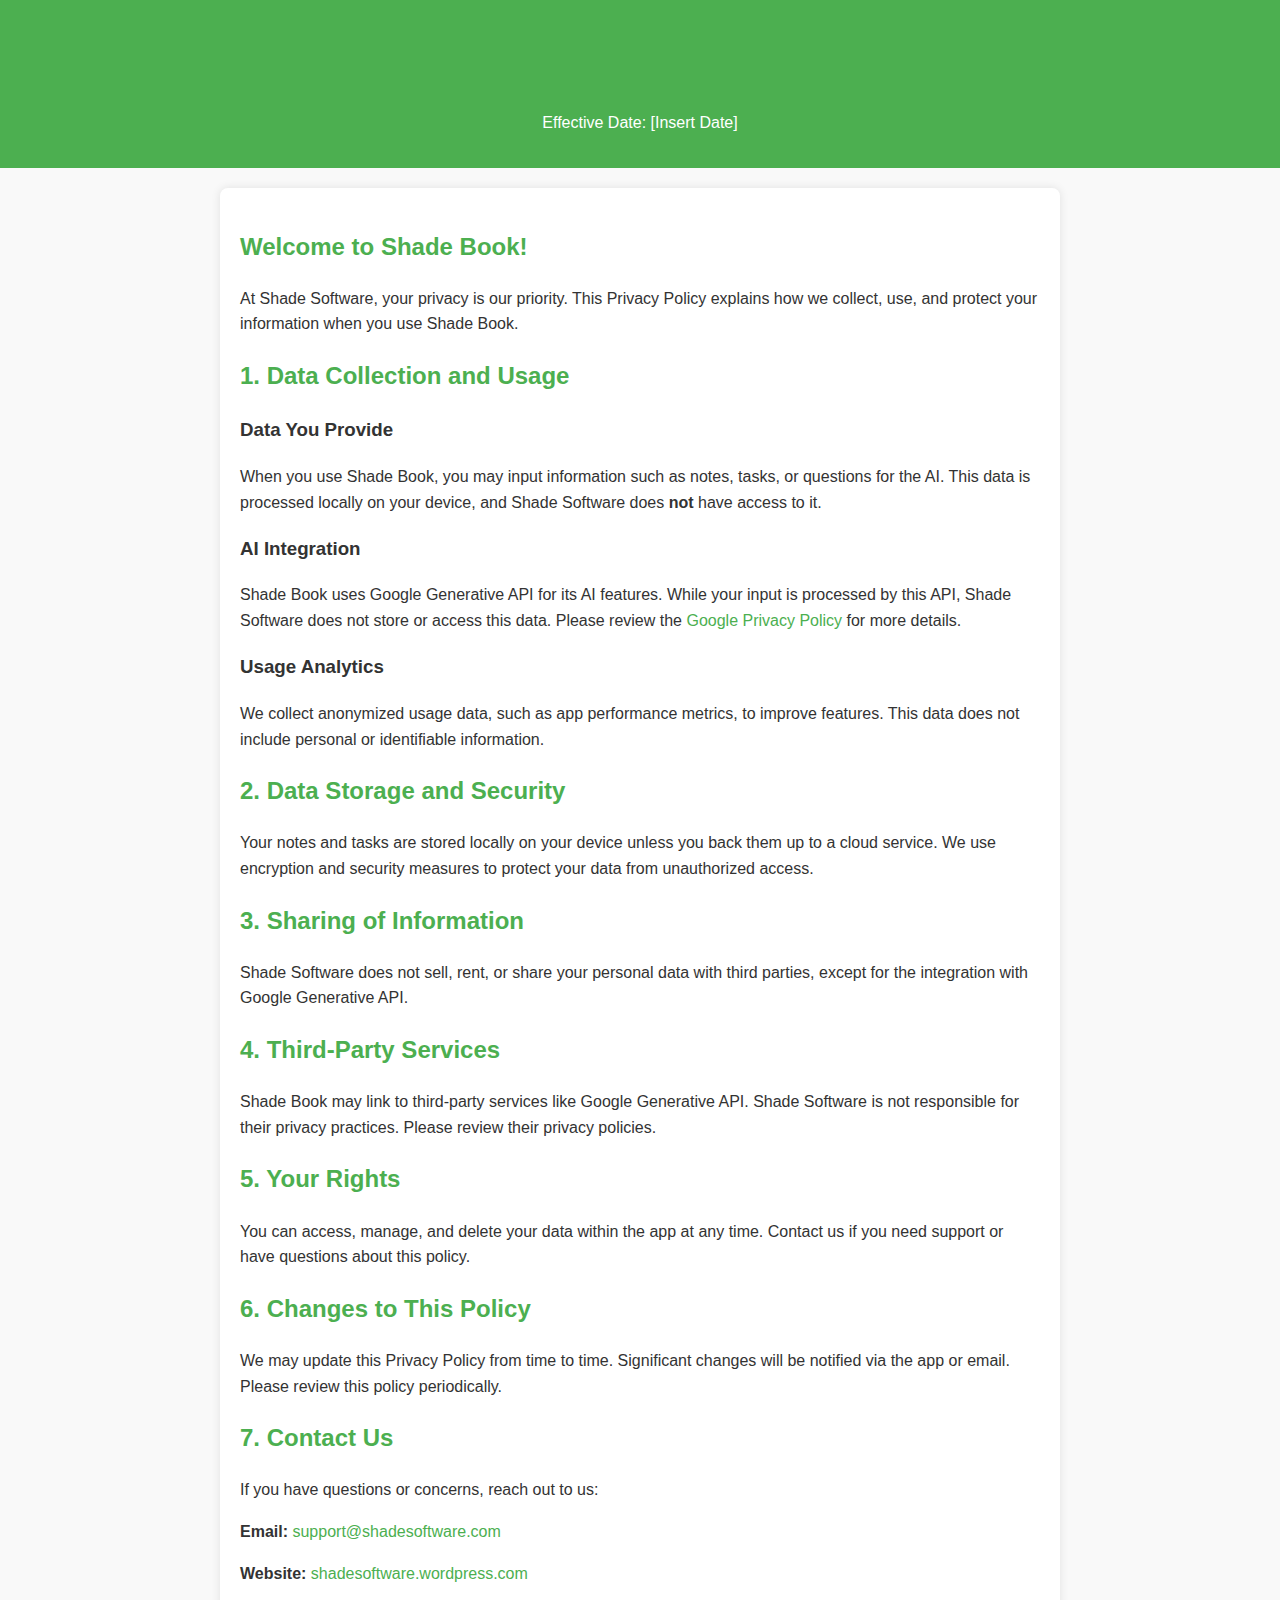
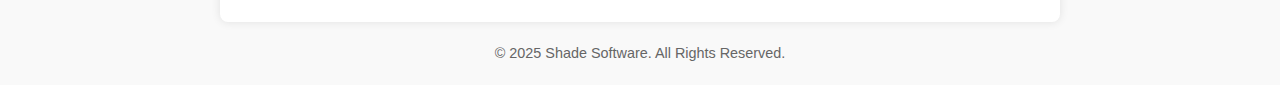
==== privacy.html @ 103c0391 "Create privacy.html" ====
<!DOCTYPE html>
<html lang="en">
<head>
  <meta charset="UTF-8">
  <meta name="viewport" content="width=device-width, initial-scale=1.0">
  <title>Privacy Policy - Shade Book</title>
  <style>
    body {
      font-family: Arial, sans-serif;
      line-height: 1.6;
      margin: 0;
      padding: 0;
      background-color: #f9f9f9;
      color: #333;
    }
    header {
      background-color: #4CAF50;
      color: white;
      padding: 1em 0;
      text-align: center;
    }
    main {
      max-width: 800px;
      margin: 20px auto;
      padding: 20px;
      background: white;
      border-radius: 8px;
      box-shadow: 0 0 10px rgba(0, 0, 0, 0.1);
    }
    h1, h2 {
      color: #4CAF50;
    }
    p {
      margin-bottom: 1em;
    }
    a {
      color: #4CAF50;
      text-decoration: none;
    }
    a:hover {
      text-decoration: underline;
    }
    footer {
      text-align: center;
      margin: 20px 0;
      font-size: 0.9em;
      color: #666;
    }
  </style>
</head>
<body>
  <header>
    <h1>Privacy Policy</h1>
    <p>Effective Date: [Insert Date]</p>
  </header>
  <main>
    <h2>Welcome to Shade Book!</h2>
    <p>At Shade Software, your privacy is our priority. This Privacy Policy explains how we collect, use, and protect your information when you use Shade Book.</p>
    
    <h2>1. Data Collection and Usage</h2>
    <h3>Data You Provide</h3>
    <p>When you use Shade Book, you may input information such as notes, tasks, or questions for the AI. This data is processed locally on your device, and Shade Software does <strong>not</strong> have access to it.</p>
    
    <h3>AI Integration</h3>
    <p>Shade Book uses Google Generative API for its AI features. While your input is processed by this API, Shade Software does not store or access this data. Please review the <a href="https://policies.google.com/privacy" target="_blank">Google Privacy Policy</a> for more details.</p>
    
    <h3>Usage Analytics</h3>
    <p>We collect anonymized usage data, such as app performance metrics, to improve features. This data does not include personal or identifiable information.</p>
    
    <h2>2. Data Storage and Security</h2>
    <p>Your notes and tasks are stored locally on your device unless you back them up to a cloud service. We use encryption and security measures to protect your data from unauthorized access.</p>
    
    <h2>3. Sharing of Information</h2>
    <p>Shade Software does not sell, rent, or share your personal data with third parties, except for the integration with Google Generative API.</p>
    
    <h2>4. Third-Party Services</h2>
    <p>Shade Book may link to third-party services like Google Generative API. Shade Software is not responsible for their privacy practices. Please review their privacy policies.</p>
    
    <h2>5. Your Rights</h2>
    <p>You can access, manage, and delete your data within the app at any time. Contact us if you need support or have questions about this policy.</p>
    
    <h2>6. Changes to This Policy</h2>
    <p>We may update this Privacy Policy from time to time. Significant changes will be notified via the app or email. Please review this policy periodically.</p>
    
    <h2>7. Contact Us</h2>
    <p>If you have questions or concerns, reach out to us:</p>
    <p><strong>Email:</strong> <a href="mailto:officialwanga7@gmail.com">support@shadesoftware.com</a></p>
    <p><strong>Website:</strong> <a href="#">shadesoftware.wordpress.com</a></p>
  </main>
  <footer>
    <p>&copy; 2025 Shade Software. All Rights Reserved.</p>
  </footer>
</body>
                                                                                                                                                                                  </html>
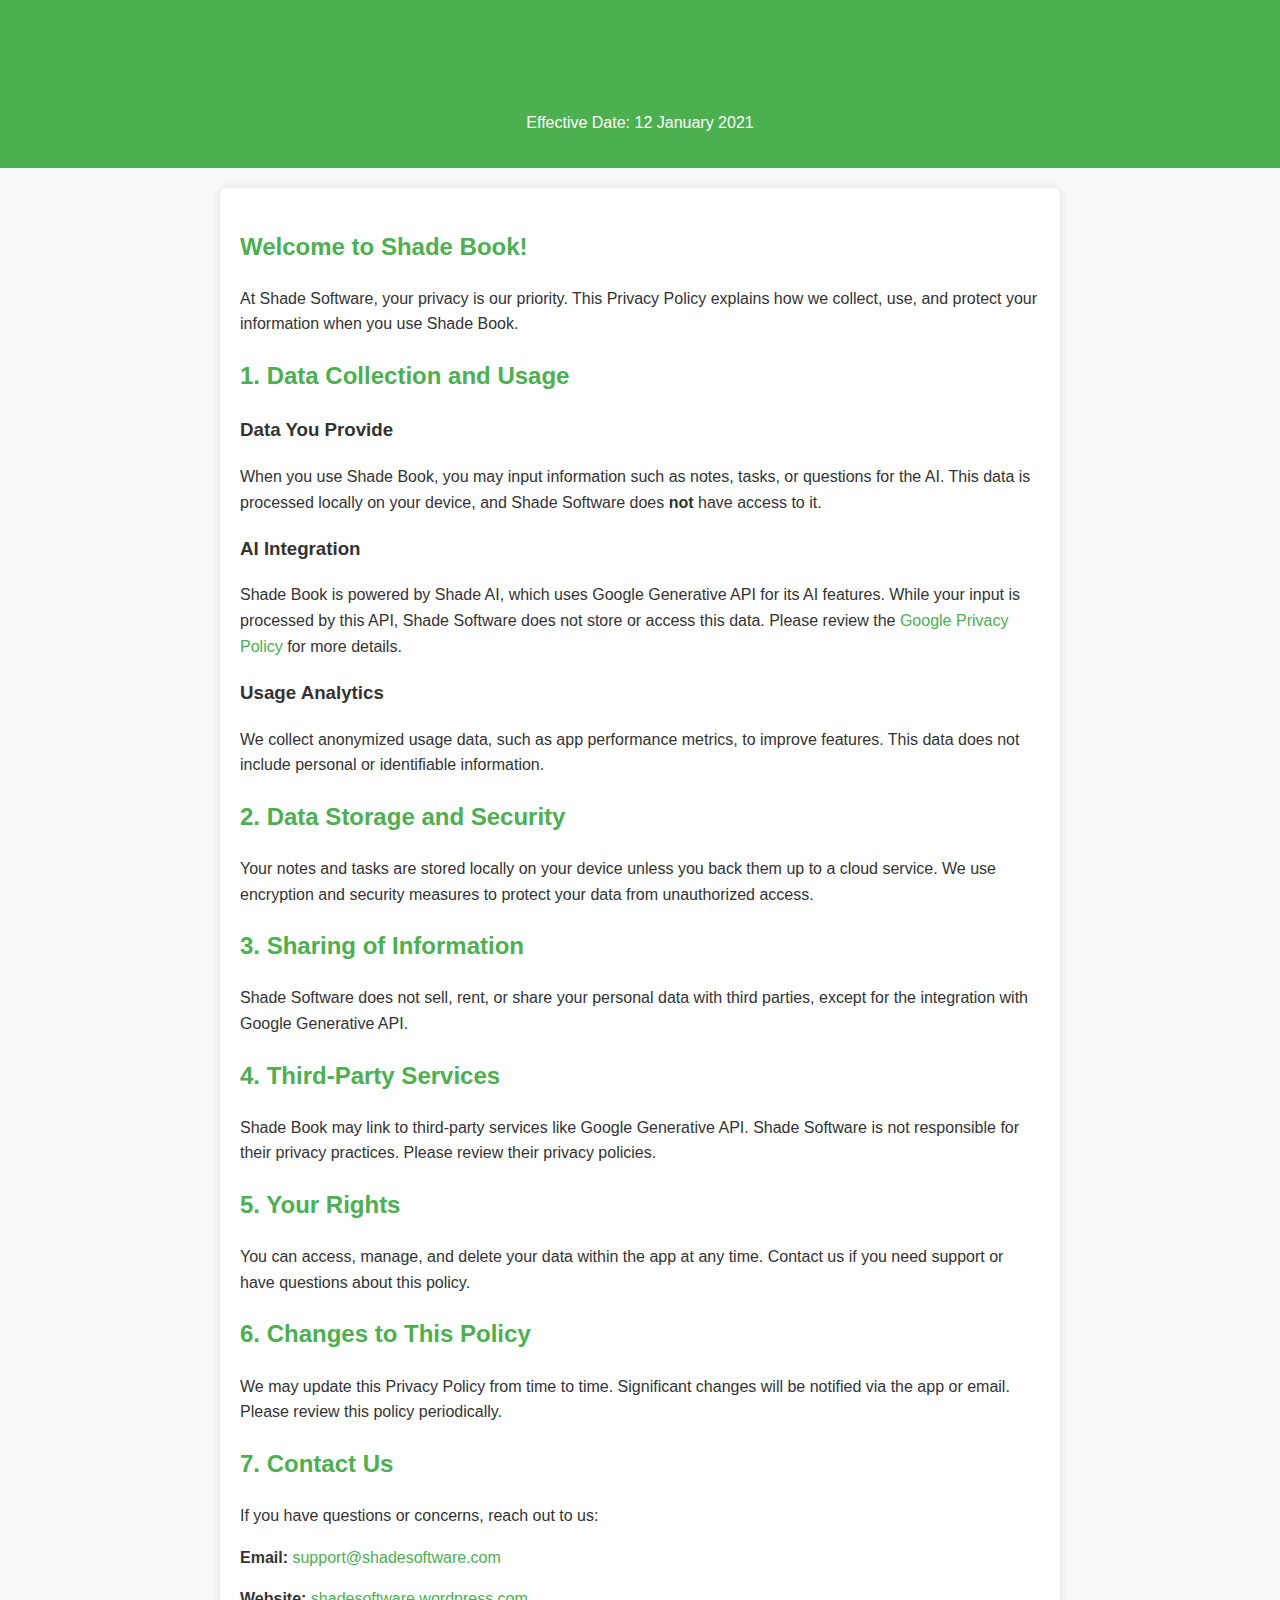
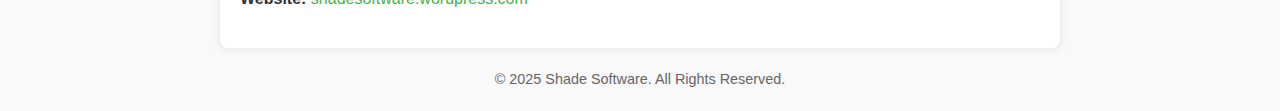
==== commit 9abb376c: "Update privacy.html" ====
--- a/privacy.html
+++ b/privacy.html
@@ -50,8 +50,8 @@
 </head>
 <body>
   <header>
-    <h1>Privacy Policy</h1>
-    <p>Effective Date: [Insert Date]</p>
+    <h1>Shade Book - Privacy Policy</h1>
+    <p>Effective Date: 12 January 2021</p>
   </header>
   <main>
     <h2>Welcome to Shade Book!</h2>
@@ -62,7 +62,7 @@
     <p>When you use Shade Book, you may input information such as notes, tasks, or questions for the AI. This data is processed locally on your device, and Shade Software does <strong>not</strong> have access to it.</p>
     
     <h3>AI Integration</h3>
-    <p>Shade Book uses Google Generative API for its AI features. While your input is processed by this API, Shade Software does not store or access this data. Please review the <a href="https://policies.google.com/privacy" target="_blank">Google Privacy Policy</a> for more details.</p>
+    <p>Shade Book is powered by Shade AI, which uses Google Generative API for its AI features. While your input is processed by this API, Shade Software does not store or access this data. Please review the <a href="https://policies.google.com/privacy" target="_blank">Google Privacy Policy</a> for more details.</p>
     
     <h3>Usage Analytics</h3>
     <p>We collect anonymized usage data, such as app performance metrics, to improve features. This data does not include personal or identifiable information.</p>
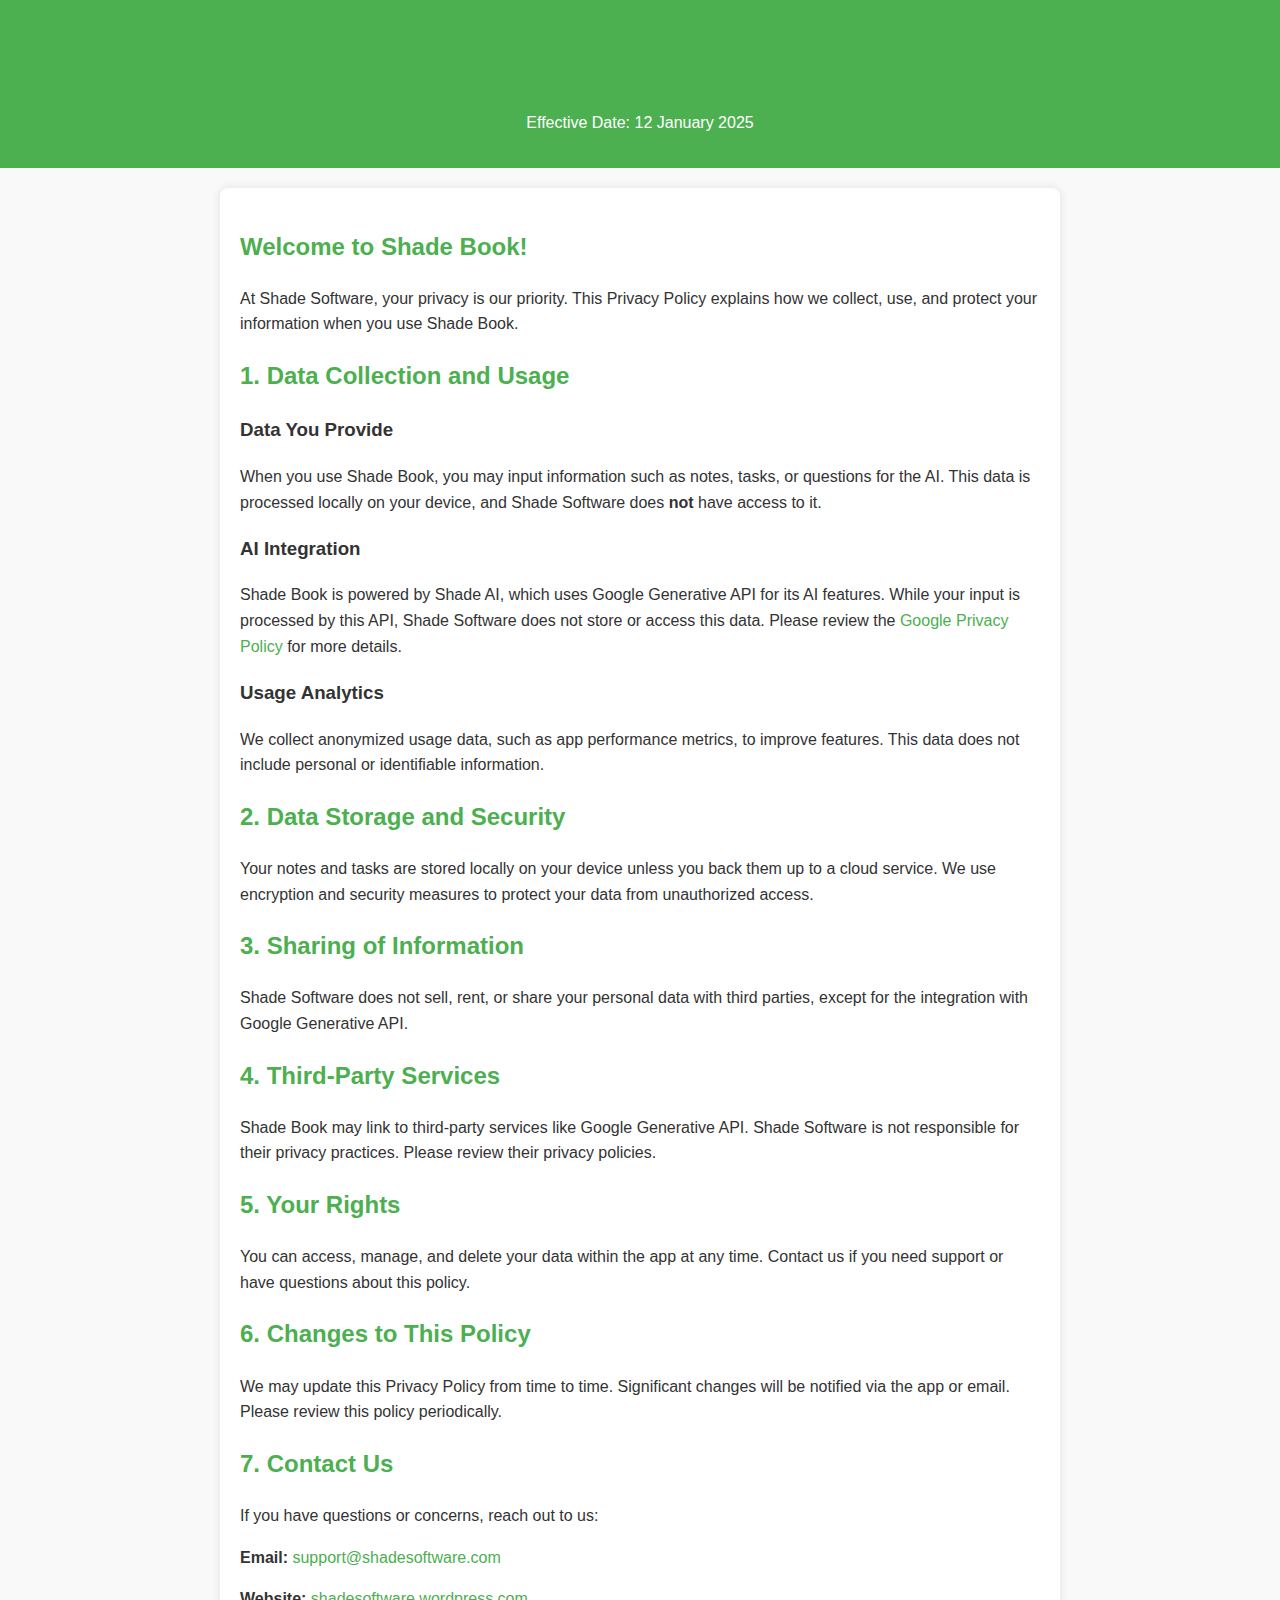
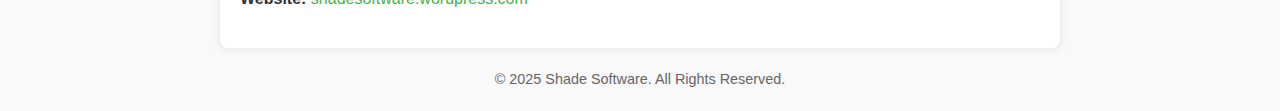
==== commit 65d788b8: "Update privacy.html" ====
--- a/privacy.html
+++ b/privacy.html
@@ -51,7 +51,7 @@
 <body>
   <header>
     <h1>Shade Book - Privacy Policy</h1>
-    <p>Effective Date: 12 January 2021</p>
+    <p>Effective Date: 12 January 2025</p>
   </header>
   <main>
     <h2>Welcome to Shade Book!</h2>
